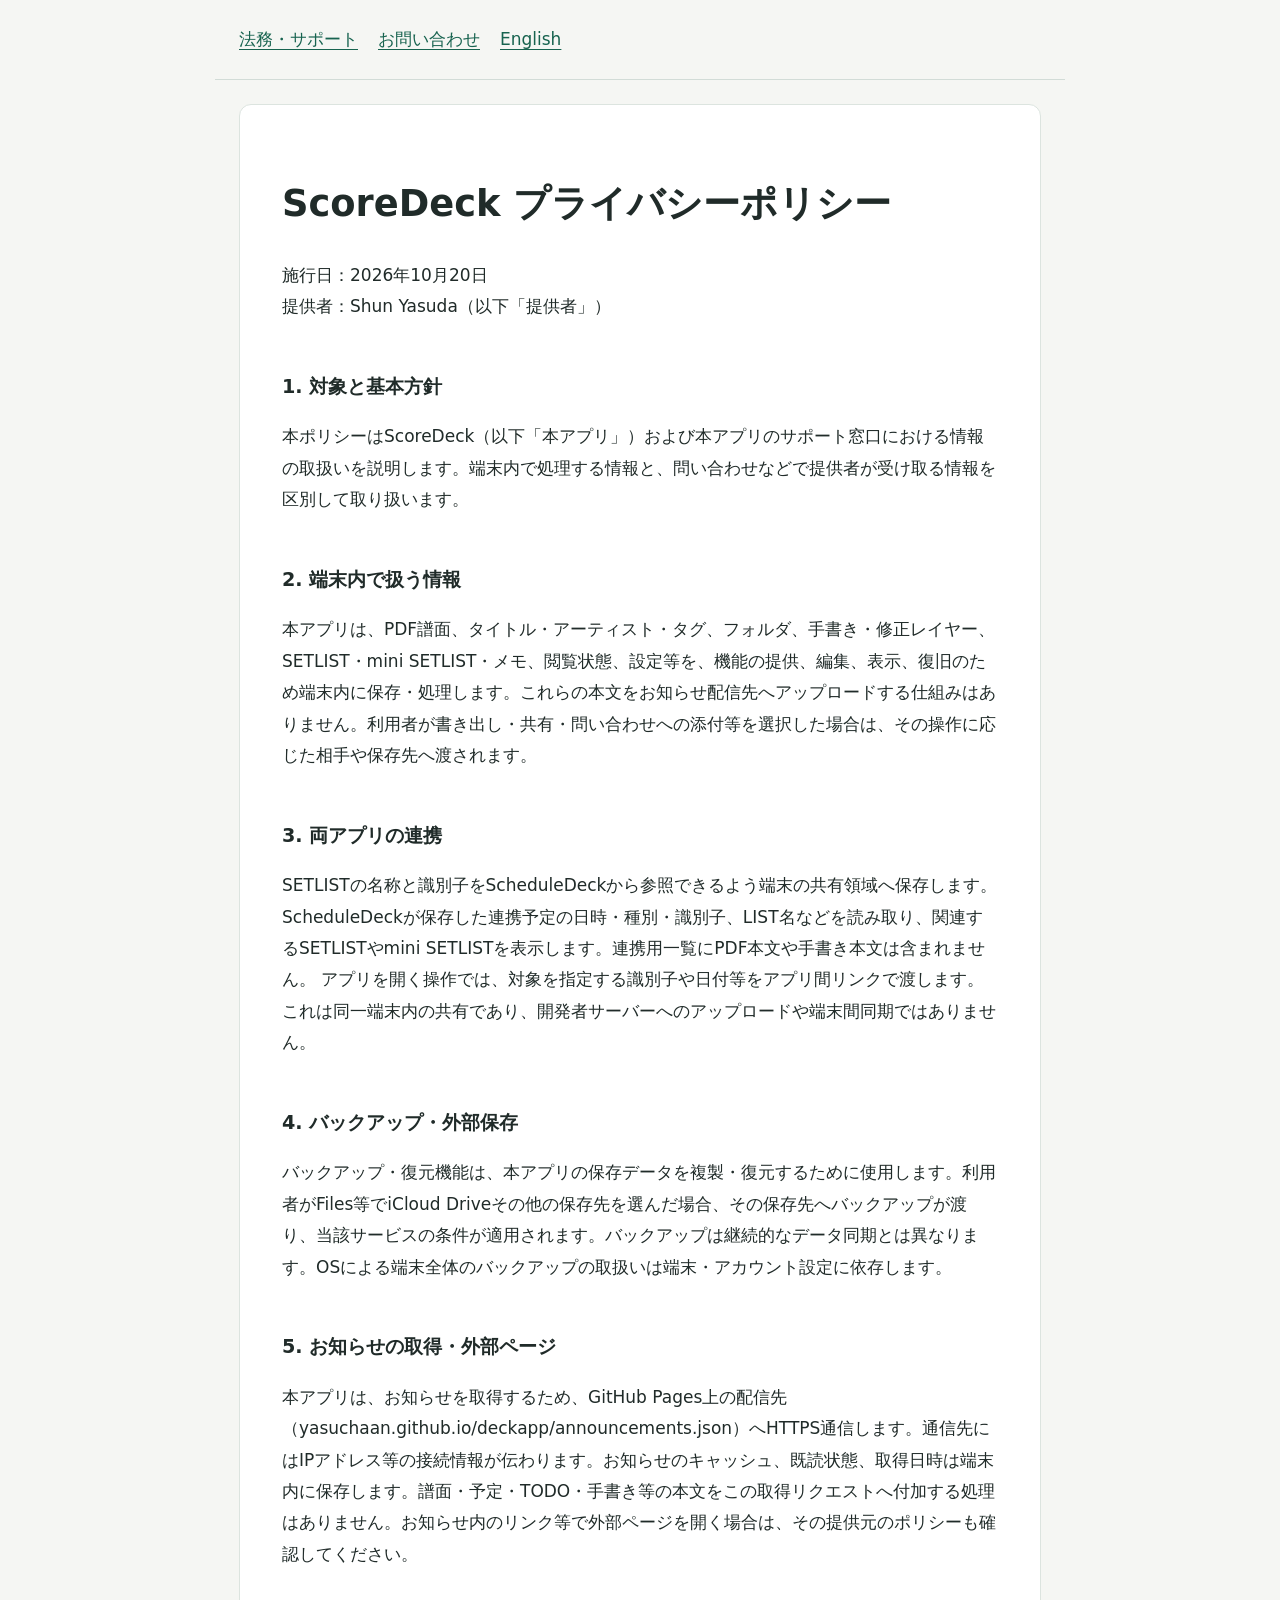
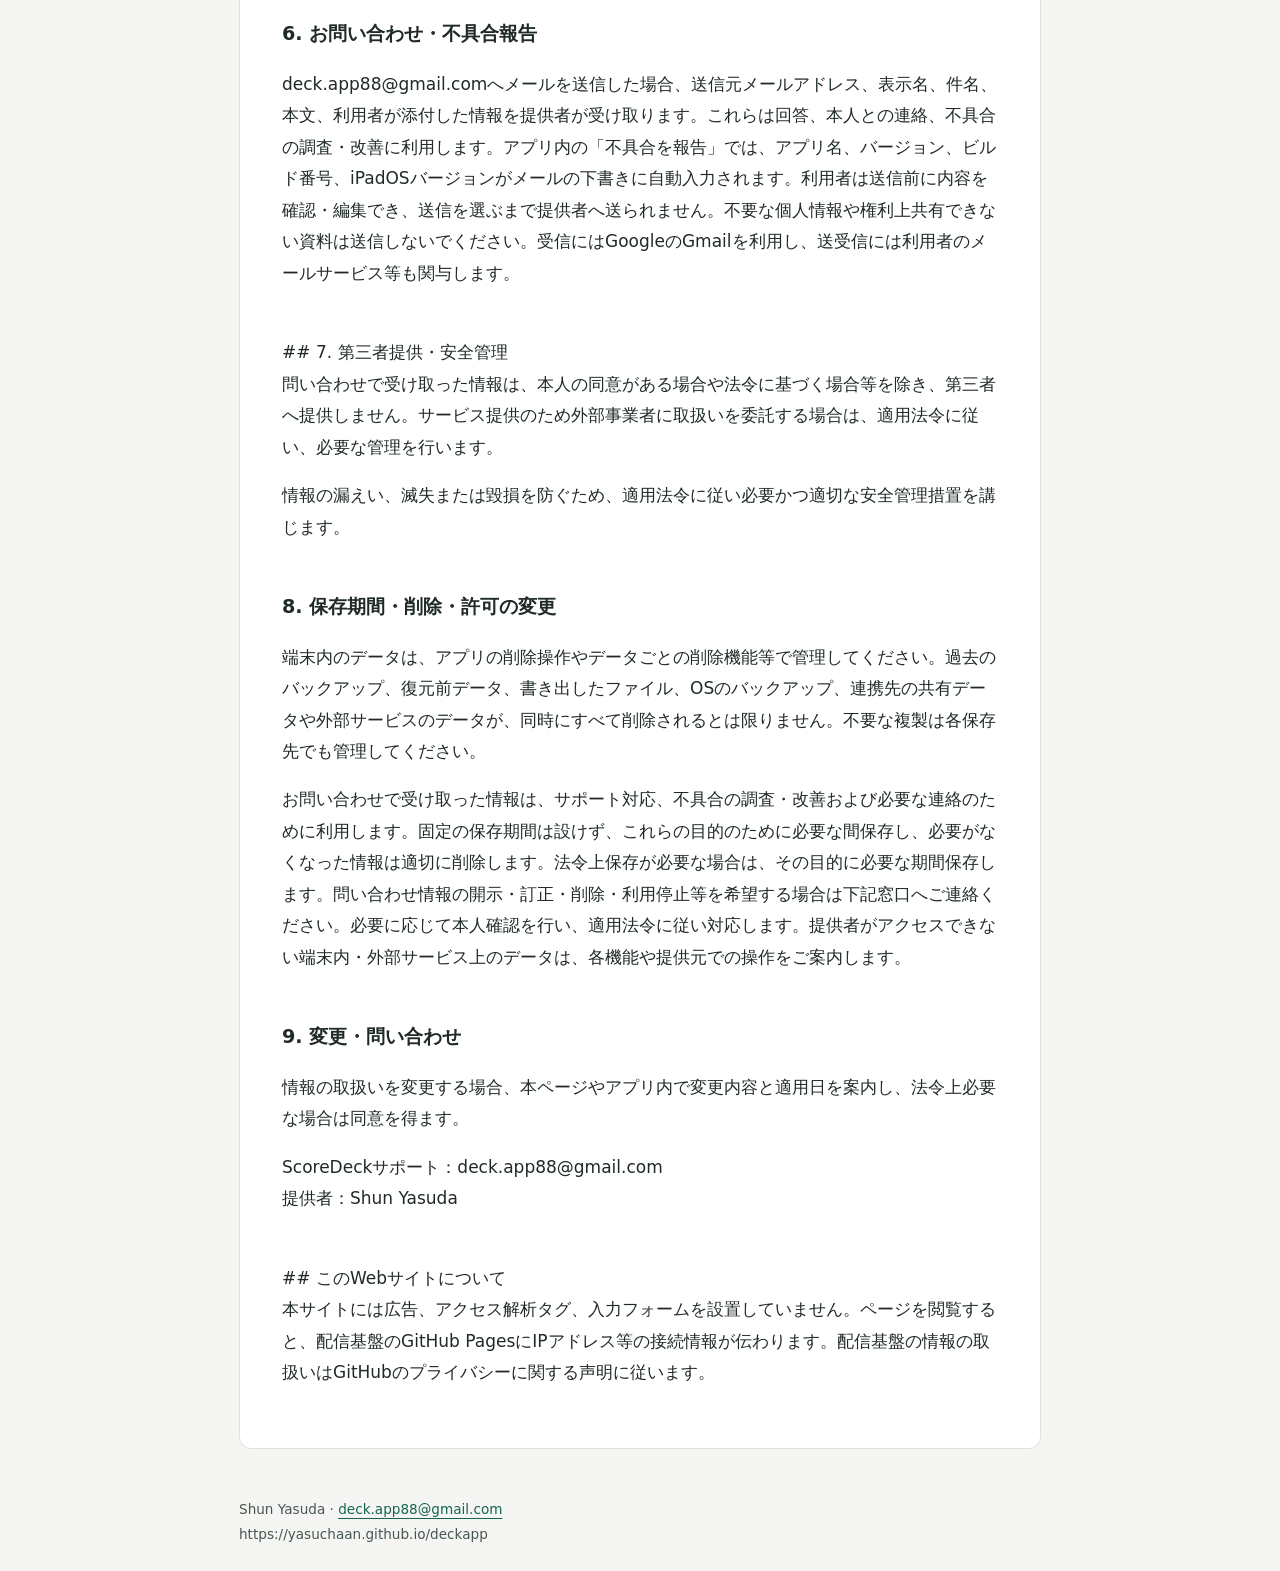
==== docs/scoredeck/privacy/index.html @ a45a8cdd "Add Deck support site: scoredeck/privacy/index.html" ====
<!doctype html><html lang="ja"><head><meta charset="utf-8"><meta name="viewport" content="width=device-width,initial-scale=1"><title>ScoreDeck プライバシーポリシー | Deck Apps</title><link rel="stylesheet" href="../../legal-assets/style.css"></head><body><header><nav aria-label="メインナビゲーション"><a href="../../legal/index.html" >法務・サポート</a> <a href="../../support/index.html" >お問い合わせ</a> <a href="../../en/scoredeck/privacy/index.html" hreflang="en">English</a></nav></header><main><article><h1>ScoreDeck プライバシーポリシー</h1>
<p>施行日：2026年10月20日<br>提供者：Shun Yasuda（以下「提供者」）</p>
<h2>1. 対象と基本方針</h2>
<p>本ポリシーはScoreDeck（以下「本アプリ」）および本アプリのサポート窓口における情報の取扱いを説明します。端末内で処理する情報と、問い合わせなどで提供者が受け取る情報を区別して取り扱います。</p>
<h2>2. 端末内で扱う情報</h2>
<p>本アプリは、PDF譜面、タイトル・アーティスト・タグ、フォルダ、手書き・修正レイヤー、SETLIST・mini SETLIST・メモ、閲覧状態、設定等を、機能の提供、編集、表示、復旧のため端末内に保存・処理します。これらの本文をお知らせ配信先へアップロードする仕組みはありません。利用者が書き出し・共有・問い合わせへの添付等を選択した場合は、その操作に応じた相手や保存先へ渡されます。</p>
<h2>3. 両アプリの連携</h2>
<p>SETLISTの名称と識別子をScheduleDeckから参照できるよう端末の共有領域へ保存します。ScheduleDeckが保存した連携予定の日時・種別・識別子、LIST名などを読み取り、関連するSETLISTやmini SETLISTを表示します。連携用一覧にPDF本文や手書き本文は含まれません。 アプリを開く操作では、対象を指定する識別子や日付等をアプリ間リンクで渡します。これは同一端末内の共有であり、開発者サーバーへのアップロードや端末間同期ではありません。</p>
<h2>4. バックアップ・外部保存</h2>
<p>バックアップ・復元機能は、本アプリの保存データを複製・復元するために使用します。利用者がFiles等でiCloud Driveその他の保存先を選んだ場合、その保存先へバックアップが渡り、当該サービスの条件が適用されます。バックアップは継続的なデータ同期とは異なります。OSによる端末全体のバックアップの取扱いは端末・アカウント設定に依存します。</p>
<h2>5. お知らせの取得・外部ページ</h2>
<p>本アプリは、お知らせを取得するため、GitHub Pages上の配信先（yasuchaan.github.io/deckapp/announcements.json）へHTTPS通信します。通信先にはIPアドレス等の接続情報が伝わります。お知らせのキャッシュ、既読状態、取得日時は端末内に保存します。譜面・予定・TODO・手書き等の本文をこの取得リクエストへ付加する処理はありません。お知らせ内のリンク等で外部ページを開く場合は、その提供元のポリシーも確認してください。</p>
<h2>6. お問い合わせ・不具合報告</h2>
<p>deck.app88@gmail.comへメールを送信した場合、送信元メールアドレス、表示名、件名、本文、利用者が添付した情報を提供者が受け取ります。これらは回答、本人との連絡、不具合の調査・改善に利用します。アプリ内の「不具合を報告」では、アプリ名、バージョン、ビルド番号、iPadOSバージョンがメールの下書きに自動入力されます。利用者は送信前に内容を確認・編集でき、送信を選ぶまで提供者へ送られません。不要な個人情報や権利上共有できない資料は送信しないでください。受信にはGoogleのGmailを利用し、送受信には利用者のメールサービス等も関与します。</p>
<p><br>## 7. 第三者提供・安全管理<br>問い合わせで受け取った情報は、本人の同意がある場合や法令に基づく場合等を除き、第三者へ提供しません。サービス提供のため外部事業者に取扱いを委託する場合は、適用法令に従い、必要な管理を行います。</p>
<p>情報の漏えい、滅失または毀損を防ぐため、適用法令に従い必要かつ適切な安全管理措置を講じます。</p>
<h2>8. 保存期間・削除・許可の変更</h2>
<p>端末内のデータは、アプリの削除操作やデータごとの削除機能等で管理してください。過去のバックアップ、復元前データ、書き出したファイル、OSのバックアップ、連携先の共有データや外部サービスのデータが、同時にすべて削除されるとは限りません。不要な複製は各保存先でも管理してください。</p>
<p>お問い合わせで受け取った情報は、サポート対応、不具合の調査・改善および必要な連絡のために利用します。固定の保存期間は設けず、これらの目的のために必要な間保存し、必要がなくなった情報は適切に削除します。法令上保存が必要な場合は、その目的に必要な期間保存します。問い合わせ情報の開示・訂正・削除・利用停止等を希望する場合は下記窓口へご連絡ください。必要に応じて本人確認を行い、適用法令に従い対応します。提供者がアクセスできない端末内・外部サービス上のデータは、各機能や提供元での操作をご案内します。</p>
<h2>9. 変更・問い合わせ</h2>
<p>情報の取扱いを変更する場合、本ページやアプリ内で変更内容と適用日を案内し、法令上必要な場合は同意を得ます。</p>
<p>ScoreDeckサポート：deck.app88@gmail.com<br>提供者：Shun Yasuda</p>
<p><br>## このWebサイトについて<br>本サイトには広告、アクセス解析タグ、入力フォームを設置していません。ページを閲覧すると、配信基盤のGitHub PagesにIPアドレス等の接続情報が伝わります。配信基盤の情報の取扱いはGitHubのプライバシーに関する声明に従います。</p></article></main><footer>Shun Yasuda · <a href="mailto:deck.app88@gmail.com">deck.app88@gmail.com</a><br>https://yasuchaan.github.io/deckapp</footer></body></html>
---- docs/legal-assets/style.css ----
*{box-sizing:border-box}body{margin:0;background:#f5f6f3;color:#202b29;font:17px/1.85 system-ui,-apple-system,sans-serif}header,main,footer{max-width:850px;margin:auto;padding:24px}header{border-bottom:1px solid #d2dcd7}nav{display:flex;gap:20px;flex-wrap:wrap}a{color:#17634f;text-underline-offset:4px}h1{font-size:clamp(1.6rem,4vw,2.3rem);line-height:1.4}h2{font-size:1.2rem;margin-top:2.4em}p{overflow-wrap:anywhere}article{background:white;padding:clamp(16px,4vw,42px);border:1px solid #dce4df;border-radius:12px}.draft{border-left:4px solid #a67b27;padding:12px 18px;background:#faf1de}footer{font-size:.85rem;color:#485650}a:focus-visible{outline:3px solid #a67b27;outline-offset:4px}@media print{nav,.draft{display:none}body,article{background:white}article{border:0;padding:0}}
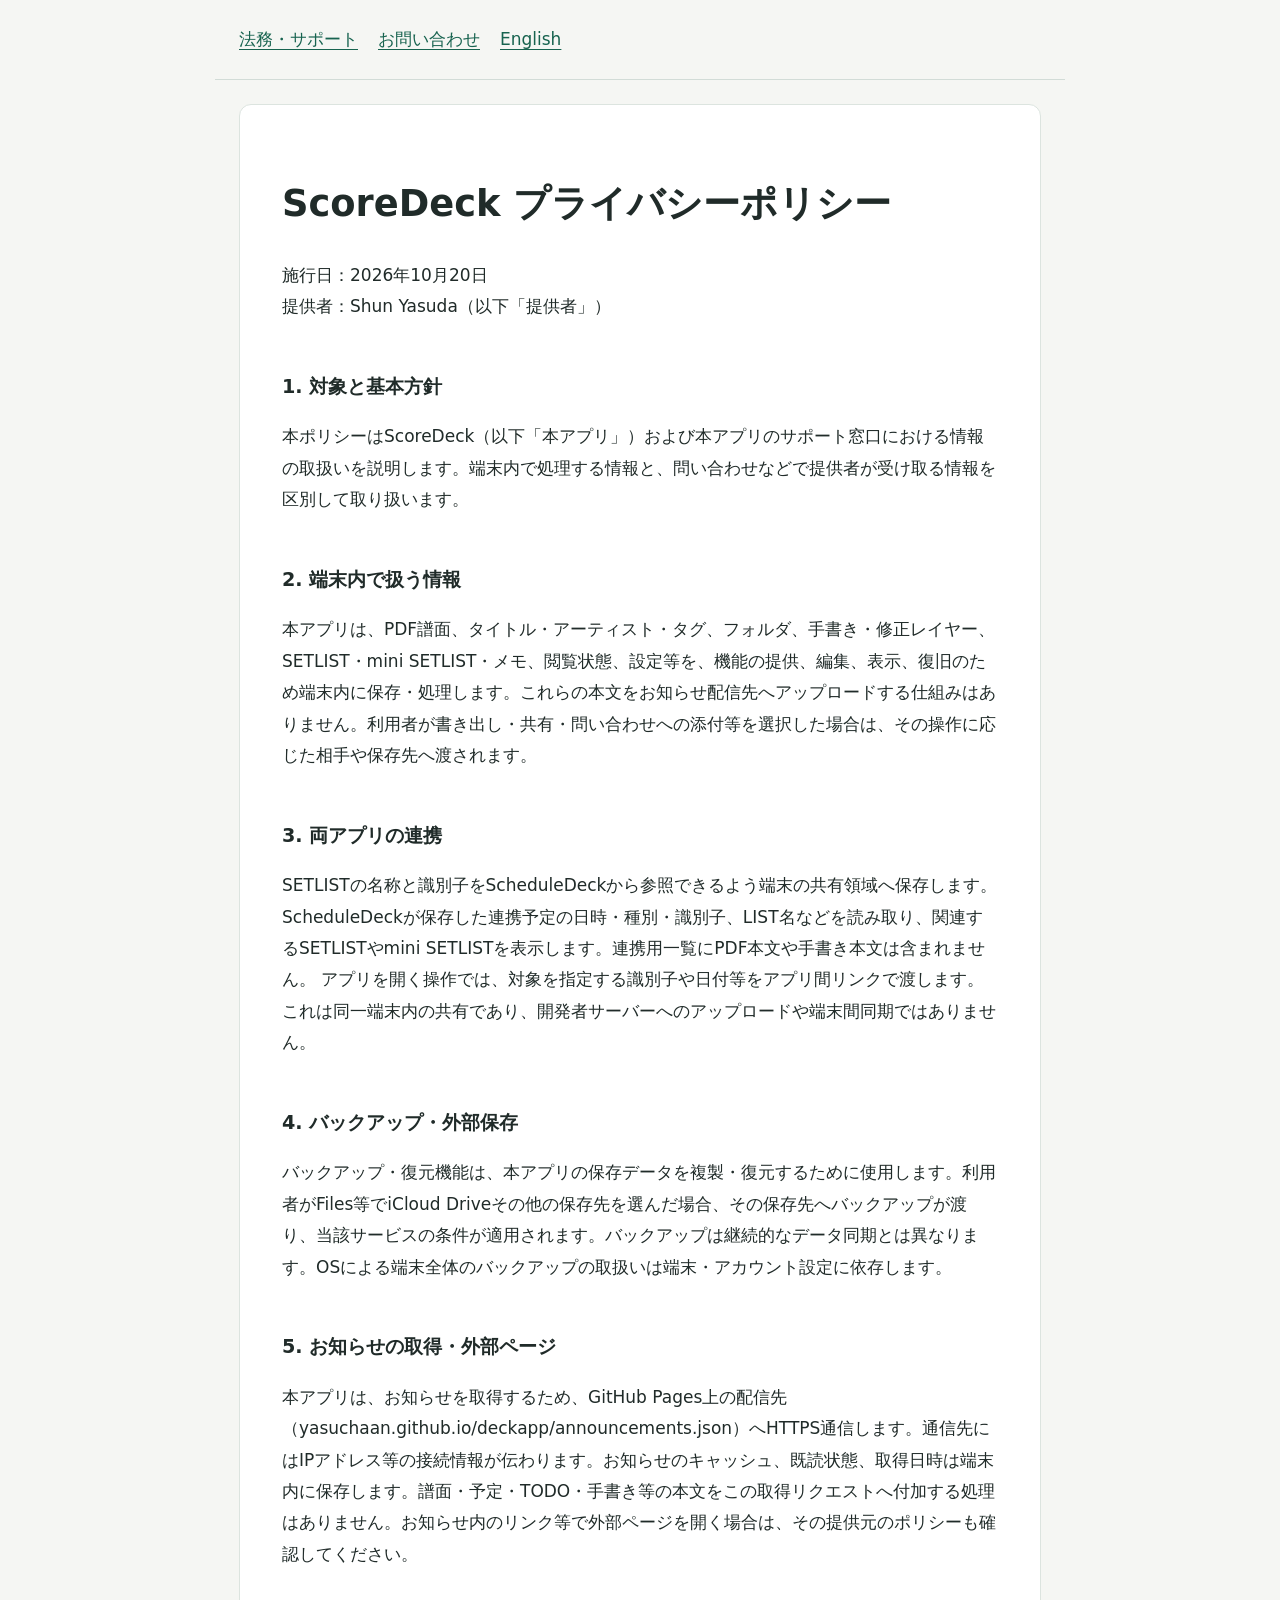
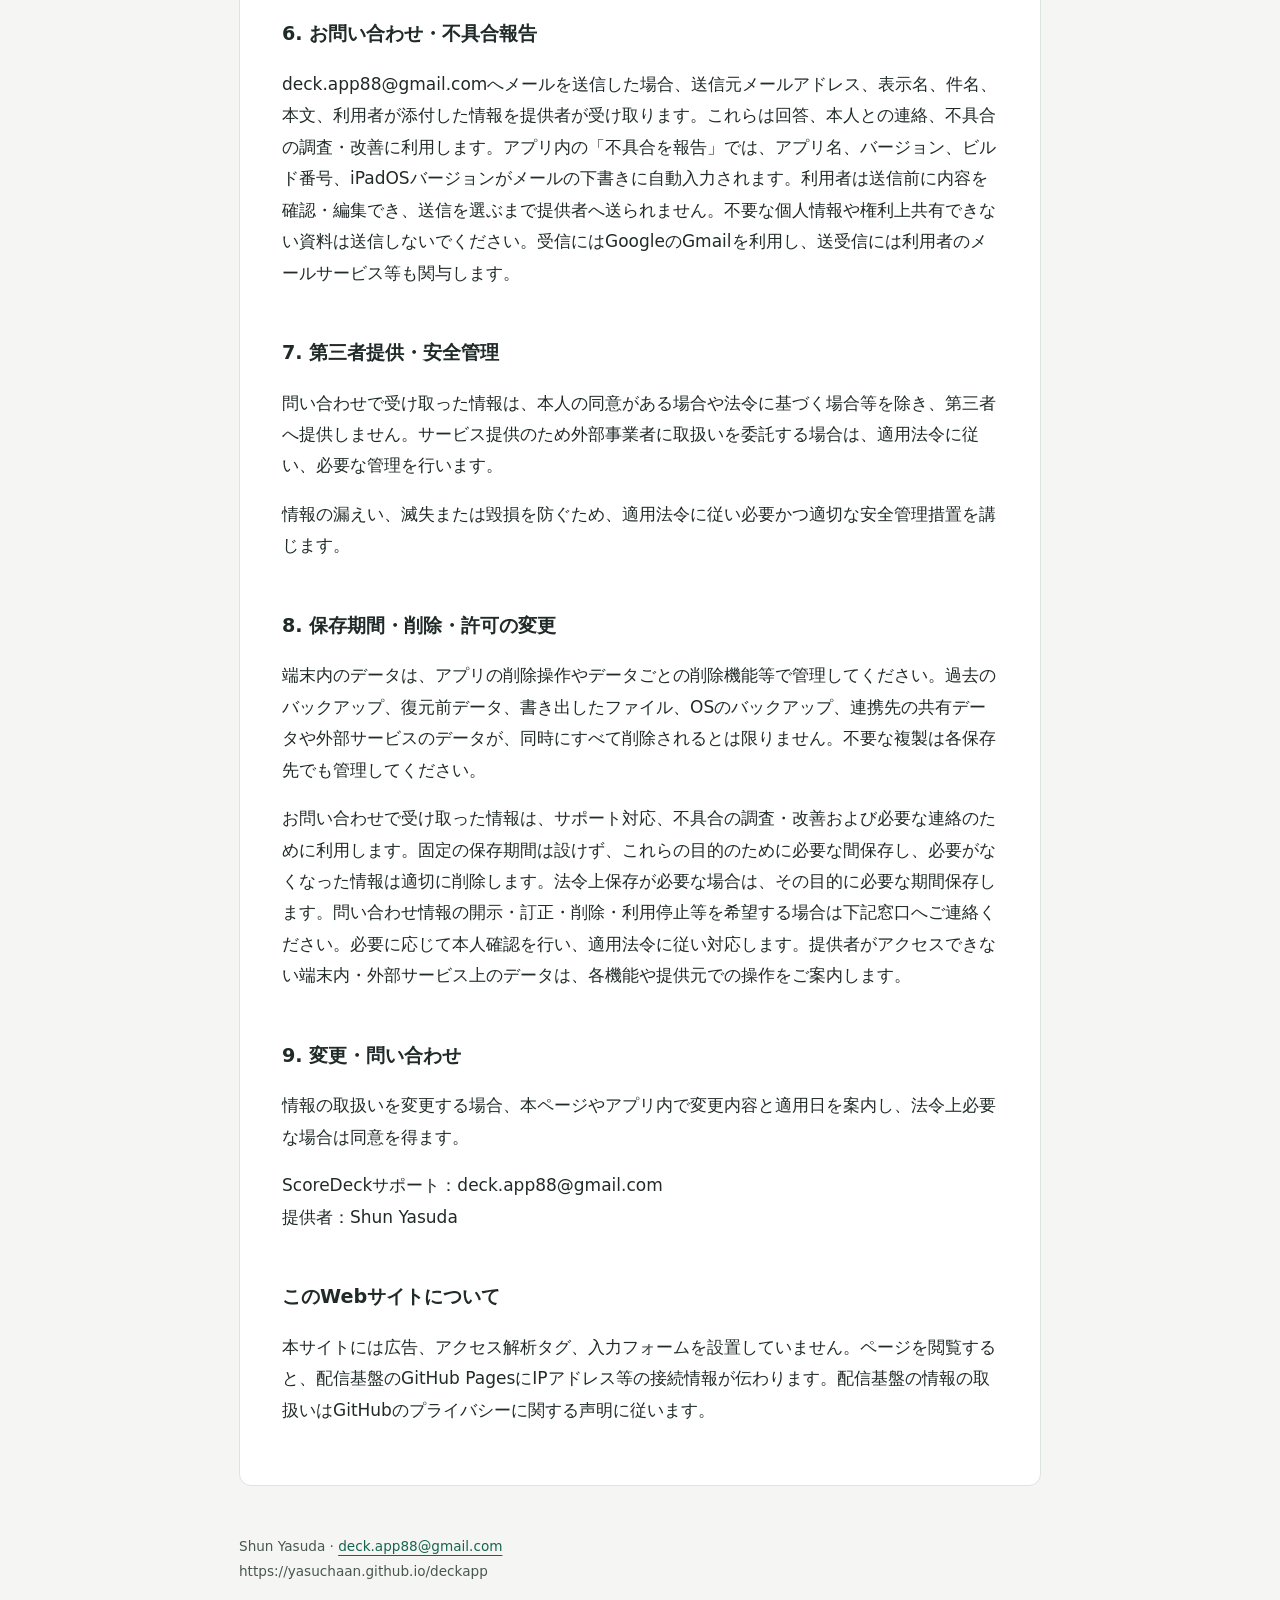
==== commit 9a801643: "Prepare bilingual support and legal publication" ====
--- a/docs/scoredeck/privacy/index.html
+++ b/docs/scoredeck/privacy/index.html
@@ -12,7 +12,8 @@
 <p>本アプリは、お知らせを取得するため、GitHub Pages上の配信先（yasuchaan.github.io/deckapp/announcements.json）へHTTPS通信します。通信先にはIPアドレス等の接続情報が伝わります。お知らせのキャッシュ、既読状態、取得日時は端末内に保存します。譜面・予定・TODO・手書き等の本文をこの取得リクエストへ付加する処理はありません。お知らせ内のリンク等で外部ページを開く場合は、その提供元のポリシーも確認してください。</p>
 <h2>6. お問い合わせ・不具合報告</h2>
 <p>deck.app88@gmail.comへメールを送信した場合、送信元メールアドレス、表示名、件名、本文、利用者が添付した情報を提供者が受け取ります。これらは回答、本人との連絡、不具合の調査・改善に利用します。アプリ内の「不具合を報告」では、アプリ名、バージョン、ビルド番号、iPadOSバージョンがメールの下書きに自動入力されます。利用者は送信前に内容を確認・編集でき、送信を選ぶまで提供者へ送られません。不要な個人情報や権利上共有できない資料は送信しないでください。受信にはGoogleのGmailを利用し、送受信には利用者のメールサービス等も関与します。</p>
-<p><br>## 7. 第三者提供・安全管理<br>問い合わせで受け取った情報は、本人の同意がある場合や法令に基づく場合等を除き、第三者へ提供しません。サービス提供のため外部事業者に取扱いを委託する場合は、適用法令に従い、必要な管理を行います。</p>
+<h2>7. 第三者提供・安全管理</h2>
+<p>問い合わせで受け取った情報は、本人の同意がある場合や法令に基づく場合等を除き、第三者へ提供しません。サービス提供のため外部事業者に取扱いを委託する場合は、適用法令に従い、必要な管理を行います。</p>
 <p>情報の漏えい、滅失または毀損を防ぐため、適用法令に従い必要かつ適切な安全管理措置を講じます。</p>
 <h2>8. 保存期間・削除・許可の変更</h2>
 <p>端末内のデータは、アプリの削除操作やデータごとの削除機能等で管理してください。過去のバックアップ、復元前データ、書き出したファイル、OSのバックアップ、連携先の共有データや外部サービスのデータが、同時にすべて削除されるとは限りません。不要な複製は各保存先でも管理してください。</p>
@@ -20,4 +21,5 @@
 <h2>9. 変更・問い合わせ</h2>
 <p>情報の取扱いを変更する場合、本ページやアプリ内で変更内容と適用日を案内し、法令上必要な場合は同意を得ます。</p>
 <p>ScoreDeckサポート：deck.app88@gmail.com<br>提供者：Shun Yasuda</p>
-<p><br>## このWebサイトについて<br>本サイトには広告、アクセス解析タグ、入力フォームを設置していません。ページを閲覧すると、配信基盤のGitHub PagesにIPアドレス等の接続情報が伝わります。配信基盤の情報の取扱いはGitHubのプライバシーに関する声明に従います。</p></article></main><footer>Shun Yasuda · <a href="mailto:deck.app88@gmail.com">deck.app88@gmail.com</a><br>https://yasuchaan.github.io/deckapp</footer></body></html>
+<h2>このWebサイトについて</h2>
+<p>本サイトには広告、アクセス解析タグ、入力フォームを設置していません。ページを閲覧すると、配信基盤のGitHub PagesにIPアドレス等の接続情報が伝わります。配信基盤の情報の取扱いはGitHubのプライバシーに関する声明に従います。</p></article></main><footer>Shun Yasuda · <a href="mailto:deck.app88@gmail.com">deck.app88@gmail.com</a><br>https://yasuchaan.github.io/deckapp</footer></body></html>
